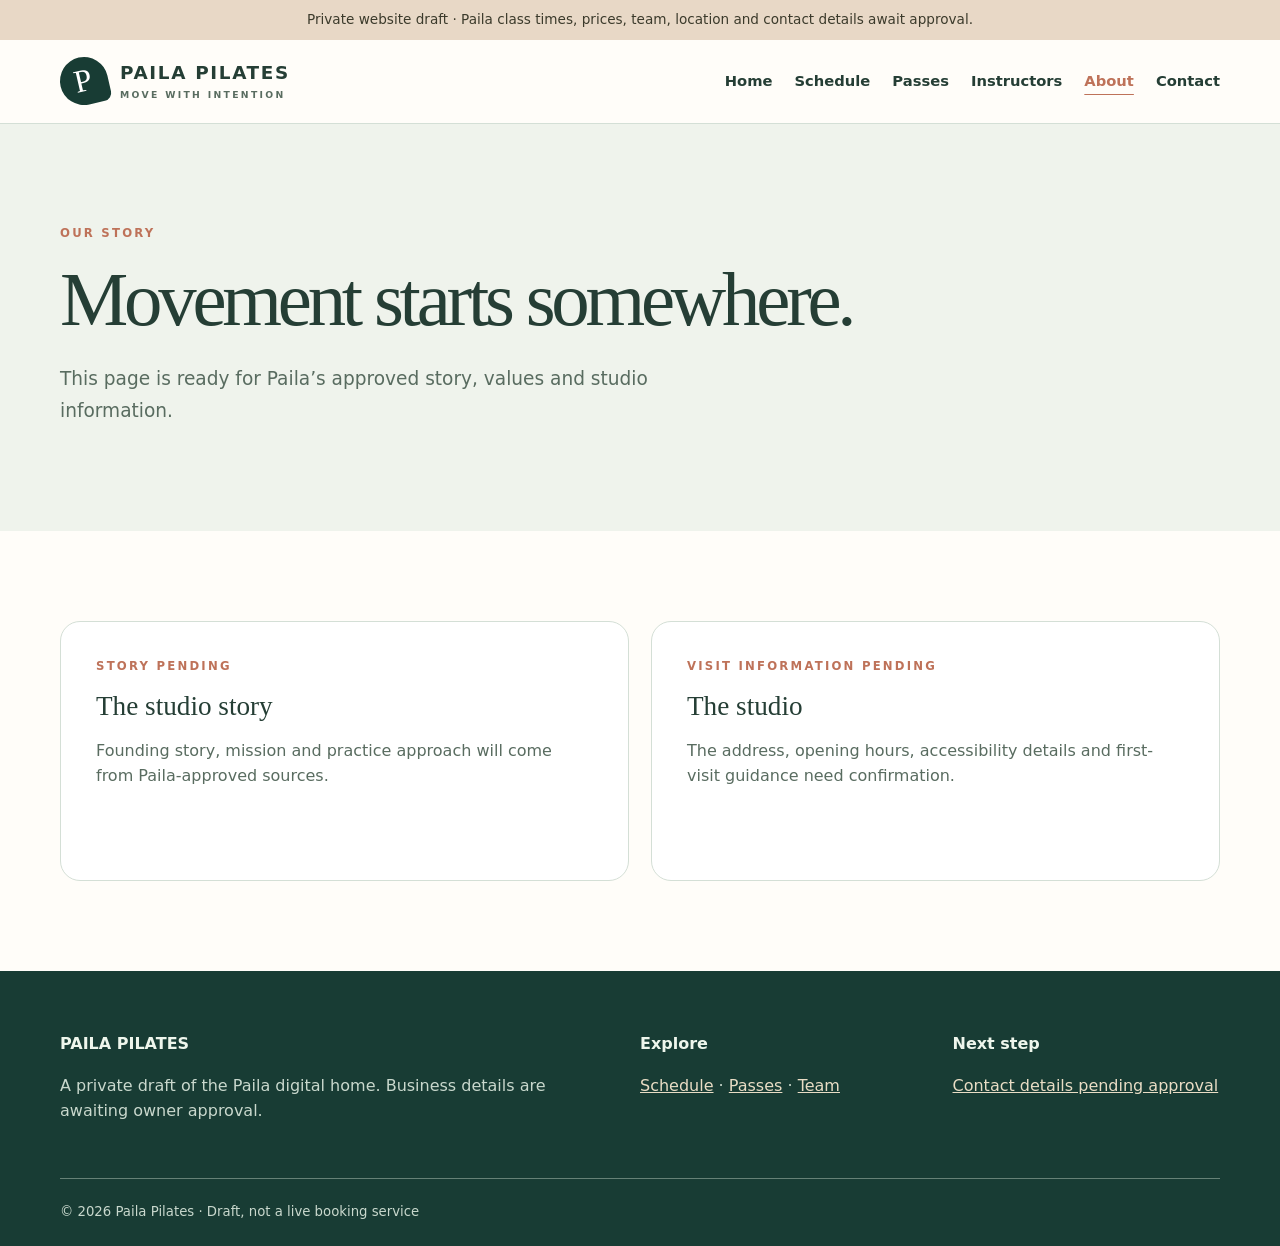
==== about.html @ 5f25065a "Add private Paila Pilates website draft" ====
<!doctype html>
<html lang="en"><head><meta charset="utf-8"><meta name="viewport" content="width=device-width,initial-scale=1"><meta name="description" content="About Paila Pilates"><meta name="robots" content="noindex,nofollow"><title>About | Paila Pilates</title><link rel="stylesheet" href="assets/css/styles.css"><script defer src="data/site-data.js"></script><script defer src="assets/js/shared.js"></script></head><body><a class="skip" href="#main">Skip to content</a><div class="draft-banner" role="status"><div class="wrap">Private website draft · Paila class times, prices, team, location and contact details await approval.</div></div><header class="site-header"><div class="wrap nav"><a class="brand" href="index.html" aria-label="Paila Pilates home"><span class="mark" aria-hidden="true">P</span><span>PAILA <b>PILATES</b><small>MOVE WITH INTENTION</small></span></a><button class="menu" type="button" aria-label="Open menu" aria-controls="navigation" aria-expanded="false">Menu</button><nav id="navigation" aria-label="Main navigation"><a href="index.html">Home</a><a href="schedule.html">Schedule</a><a href="passes.html">Passes</a><a href="instructors.html">Instructors</a><a href="about.html" aria-current="page">About</a><a href="contact.html">Contact</a></nav></div></header><main id="main"><section class="page-hero"><div class="wrap"><p class="eyebrow">Our story</p><h1>Movement starts somewhere.</h1><p class="lead">This page is ready for Paila’s approved story, values and studio information.</p></div></section><section class="section"><div class="wrap grid two"><article class="card"><p class="eyebrow">Story pending</p><h3>The studio story</h3><p>Founding story, mission and practice approach will come from Paila-approved sources.</p></article><article class="card"><p class="eyebrow">Visit information pending</p><h3>The studio</h3><p>The address, opening hours, accessibility details and first-visit guidance need confirmation.</p></article></div></section></main><footer class="footer"><div class="wrap footer-grid"><div><strong>PAILA PILATES</strong><p>A private draft of the Paila digital home. Business details are awaiting owner approval.</p></div><div><strong>Explore</strong><p><a href="schedule.html">Schedule</a> · <a href="passes.html">Passes</a> · <a href="instructors.html">Team</a></p></div><div><strong>Next step</strong><p><a href="contact.html">Contact details pending approval</a></p></div></div><div class="wrap fine">© <span id="year"></span> Paila Pilates · Draft, not a live booking service</div></footer></body></html>
---- assets/css/styles.css ----
:root{--ink:#253e35;--deep:#183c34;--cream:#f9f6ef;--sage:#dbe9df;--coral:#be7259;--line:#d4dfd6;--muted:#596c60;--max:1160px}*{box-sizing:border-box}html{scroll-behavior:smooth}body{margin:0;background:#fffdf9;color:var(--ink);font-family:system-ui,-apple-system,"Segoe UI",sans-serif;line-height:1.6}a{color:inherit}button{font:inherit}.wrap{width:min(var(--max),calc(100% - 40px));margin:auto}.skip{position:absolute;top:-100px;left:10px;background:var(--deep);color:white;padding:8px;z-index:10}.skip:focus{top:10px}.draft-banner{background:#e8d8c6;color:#3b3a2b;padding:9px 0;font-size:.85rem;text-align:center}.site-header{background:#fffdf9;border-bottom:1px solid var(--line);position:sticky;top:0;z-index:5}.nav{min-height:83px;display:flex;align-items:center;justify-content:space-between;gap:25px}.brand{text-decoration:none;display:flex;align-items:center;gap:12px;font-size:1.15rem;letter-spacing:.09em;font-weight:650;line-height:1.1}.brand b{font-weight:800}.brand small{display:block;font-size:.58rem;letter-spacing:.25em;color:var(--muted);margin-top:7px}.mark{height:48px;width:48px;background:var(--deep);border-radius:50% 50% 8px 50%;color:white;display:grid;place-items:center;font-family:Georgia,serif;font-size:2rem;font-weight:400;transform:rotate(-13deg)}.mark::first-letter{transform:rotate(13deg)}nav{display:flex;gap:22px}nav a{text-decoration:none;font-size:.92rem;font-weight:600}nav a:hover,nav a[aria-current]{color:var(--coral);text-decoration:underline;text-underline-offset:8px}.menu{display:none}.hero{background:var(--cream);overflow:hidden}.hero-grid{min-height:620px;display:grid;grid-template-columns:1fr .85fr;align-items:center;gap:7vw;padding:64px 0}.eyebrow{text-transform:uppercase;letter-spacing:.19em;font-size:.73rem;font-weight:800;color:var(--coral);margin:0 0 15px}h1,h2,h3{line-height:1.13;margin:0;font-family:Georgia,"Times New Roman",serif;font-weight:400}h1{font-size:clamp(3.2rem,6.7vw,6.7rem);letter-spacing:-.055em}h1 em{color:var(--coral);font-weight:400}h2{font-size:clamp(2.2rem,4vw,3.9rem);letter-spacing:-.045em}h3{font-size:1.7rem}.lead{font-size:1.16rem;color:var(--muted);max-width:600px;line-height:1.75}.actions{display:flex;gap:12px;flex-wrap:wrap;margin-top:32px}.button{display:inline-flex;align-items:center;justify-content:center;background:var(--deep);color:white;text-decoration:none;border-radius:100px;padding:12px 22px;font-weight:700;min-height:48px;transition:transform .2s}.button:hover{transform:translateY(-2px)}.button.outline{background:transparent;border:1px solid var(--deep);color:var(--deep)}.hero-art{height:500px;position:relative;background:linear-gradient(160deg,#b6d2c1,#e6e3d3);border-radius:48% 48% 10px 10px;overflow:hidden;box-shadow:20px 20px 0 #e9cfc0}.sun{position:absolute;width:225px;height:225px;left:14%;top:11%;border-radius:50%;background:#f4ead5}.arch{position:absolute;width:70%;height:62%;right:-8%;bottom:-2%;border-radius:50% 50% 0 0;background:var(--deep);transform:rotate(-22deg)}.hero-art span{position:absolute;left:12%;bottom:10%;color:white;font-family:Georgia,serif;font-size:clamp(2rem,4vw,4rem);line-height:1;letter-spacing:-.08em}.section{padding:90px 0}.wash,.page-hero{background:#eff3ec}.page-hero{padding:100px 0 85px}.page-hero h1{font-size:clamp(3rem,6vw,5.5rem)}.grid{display:grid;gap:22px;margin-top:38px}.grid.three{grid-template-columns:repeat(3,minmax(0,1fr))}.grid.two{grid-template-columns:repeat(2,minmax(0,1fr));margin-top:0}.card{background:white;border:1px solid var(--line);padding:35px;border-radius:20px;min-height:260px}.card p:not(.eyebrow){color:var(--muted)}.card .button{margin-top:12px}.split{display:grid;grid-template-columns:1fr 1fr;gap:60px;align-items:center}.footer{background:var(--deep);color:#eef6ec;padding:60px 0 24px}.footer-grid{display:grid;grid-template-columns:2fr 1fr 1fr;gap:45px}.footer p{color:#c9d8cd}.footer a{color:#e9ddc5}.fine{border-top:1px solid #668176;padding-top:22px;margin-top:38px;font-size:.83rem;color:#c9d8cd}@media(max-width:850px){.menu{display:block;background:transparent;border:1px solid var(--ink);border-radius:30px;padding:8px 15px;color:var(--ink)}nav{display:none;position:absolute;top:100%;left:0;right:0;background:#fffdf9;flex-direction:column;padding:25px 7%;box-shadow:0 20px 30px #0002}nav.open{display:flex}.hero-grid{grid-template-columns:1fr;padding-top:64px}.hero-art{height:380px}.grid.three,.grid.two,.split{grid-template-columns:1fr}.footer-grid{grid-template-columns:1fr 1fr}.section{padding:70px 0}}@media(max-width:520px){.footer-grid{grid-template-columns:1fr}.brand{font-size:.94rem}.mark{width:42px;height:42px}.hero-art{height:300px}.card{padding:26px;min-height:0}}
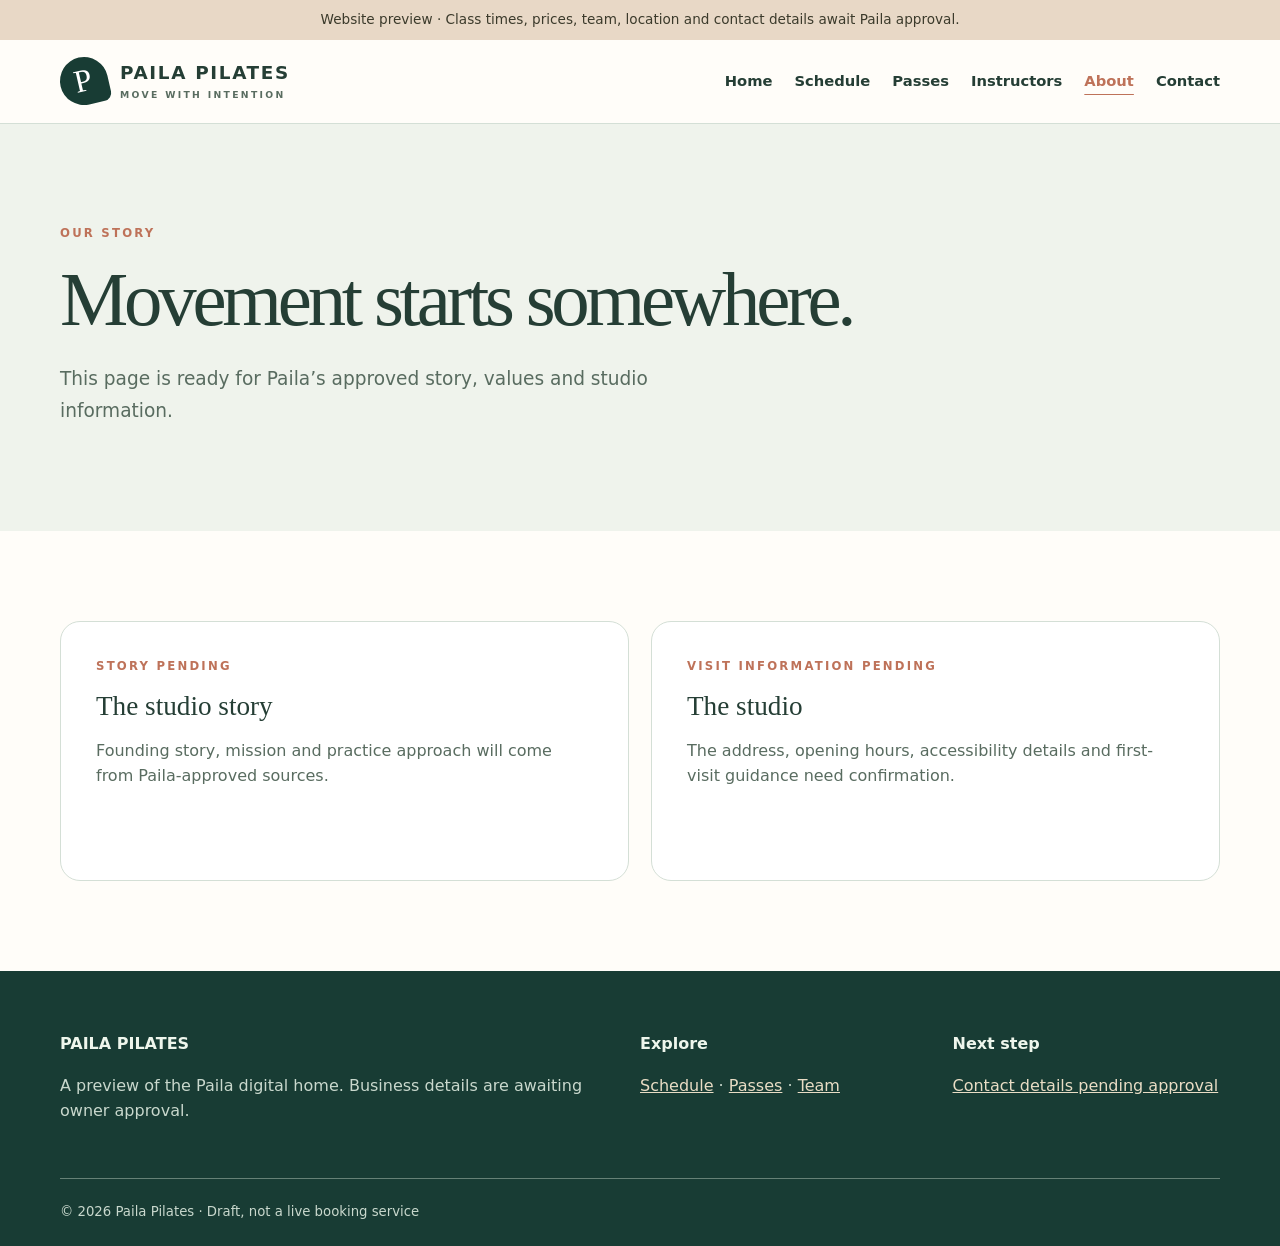
==== commit 4ddf64d0: "Prepare Paila site for public review preview" ====
--- a/about.html
+++ b/about.html
@@ -1,2 +1,2 @@
 <!doctype html>
-<html lang="en"><head><meta charset="utf-8"><meta name="viewport" content="width=device-width,initial-scale=1"><meta name="description" content="About Paila Pilates"><meta name="robots" content="noindex,nofollow"><title>About | Paila Pilates</title><link rel="stylesheet" href="assets/css/styles.css"><script defer src="data/site-data.js"></script><script defer src="assets/js/shared.js"></script></head><body><a class="skip" href="#main">Skip to content</a><div class="draft-banner" role="status"><div class="wrap">Private website draft · Paila class times, prices, team, location and contact details await approval.</div></div><header class="site-header"><div class="wrap nav"><a class="brand" href="index.html" aria-label="Paila Pilates home"><span class="mark" aria-hidden="true">P</span><span>PAILA <b>PILATES</b><small>MOVE WITH INTENTION</small></span></a><button class="menu" type="button" aria-label="Open menu" aria-controls="navigation" aria-expanded="false">Menu</button><nav id="navigation" aria-label="Main navigation"><a href="index.html">Home</a><a href="schedule.html">Schedule</a><a href="passes.html">Passes</a><a href="instructors.html">Instructors</a><a href="about.html" aria-current="page">About</a><a href="contact.html">Contact</a></nav></div></header><main id="main"><section class="page-hero"><div class="wrap"><p class="eyebrow">Our story</p><h1>Movement starts somewhere.</h1><p class="lead">This page is ready for Paila’s approved story, values and studio information.</p></div></section><section class="section"><div class="wrap grid two"><article class="card"><p class="eyebrow">Story pending</p><h3>The studio story</h3><p>Founding story, mission and practice approach will come from Paila-approved sources.</p></article><article class="card"><p class="eyebrow">Visit information pending</p><h3>The studio</h3><p>The address, opening hours, accessibility details and first-visit guidance need confirmation.</p></article></div></section></main><footer class="footer"><div class="wrap footer-grid"><div><strong>PAILA PILATES</strong><p>A private draft of the Paila digital home. Business details are awaiting owner approval.</p></div><div><strong>Explore</strong><p><a href="schedule.html">Schedule</a> · <a href="passes.html">Passes</a> · <a href="instructors.html">Team</a></p></div><div><strong>Next step</strong><p><a href="contact.html">Contact details pending approval</a></p></div></div><div class="wrap fine">© <span id="year"></span> Paila Pilates · Draft, not a live booking service</div></footer></body></html>
+<html lang="en"><head><meta charset="utf-8"><meta name="viewport" content="width=device-width,initial-scale=1"><meta name="description" content="About Paila Pilates"><meta name="robots" content="noindex,nofollow"><title>About | Paila Pilates</title><link rel="stylesheet" href="assets/css/styles.css"><script defer src="data/site-data.js"></script><script defer src="assets/js/shared.js"></script></head><body><a class="skip" href="#main">Skip to content</a><div class="draft-banner" role="status"><div class="wrap">Website preview · Class times, prices, team, location and contact details await Paila approval.</div></div><header class="site-header"><div class="wrap nav"><a class="brand" href="index.html" aria-label="Paila Pilates home"><span class="mark" aria-hidden="true">P</span><span>PAILA <b>PILATES</b><small>MOVE WITH INTENTION</small></span></a><button class="menu" type="button" aria-label="Open menu" aria-controls="navigation" aria-expanded="false">Menu</button><nav id="navigation" aria-label="Main navigation"><a href="index.html">Home</a><a href="schedule.html">Schedule</a><a href="passes.html">Passes</a><a href="instructors.html">Instructors</a><a href="about.html" aria-current="page">About</a><a href="contact.html">Contact</a></nav></div></header><main id="main"><section class="page-hero"><div class="wrap"><p class="eyebrow">Our story</p><h1>Movement starts somewhere.</h1><p class="lead">This page is ready for Paila’s approved story, values and studio information.</p></div></section><section class="section"><div class="wrap grid two"><article class="card"><p class="eyebrow">Story pending</p><h3>The studio story</h3><p>Founding story, mission and practice approach will come from Paila-approved sources.</p></article><article class="card"><p class="eyebrow">Visit information pending</p><h3>The studio</h3><p>The address, opening hours, accessibility details and first-visit guidance need confirmation.</p></article></div></section></main><footer class="footer"><div class="wrap footer-grid"><div><strong>PAILA PILATES</strong><p>A preview of the Paila digital home. Business details are awaiting owner approval.</p></div><div><strong>Explore</strong><p><a href="schedule.html">Schedule</a> · <a href="passes.html">Passes</a> · <a href="instructors.html">Team</a></p></div><div><strong>Next step</strong><p><a href="contact.html">Contact details pending approval</a></p></div></div><div class="wrap fine">© <span id="year"></span> Paila Pilates · Draft, not a live booking service</div></footer></body></html>
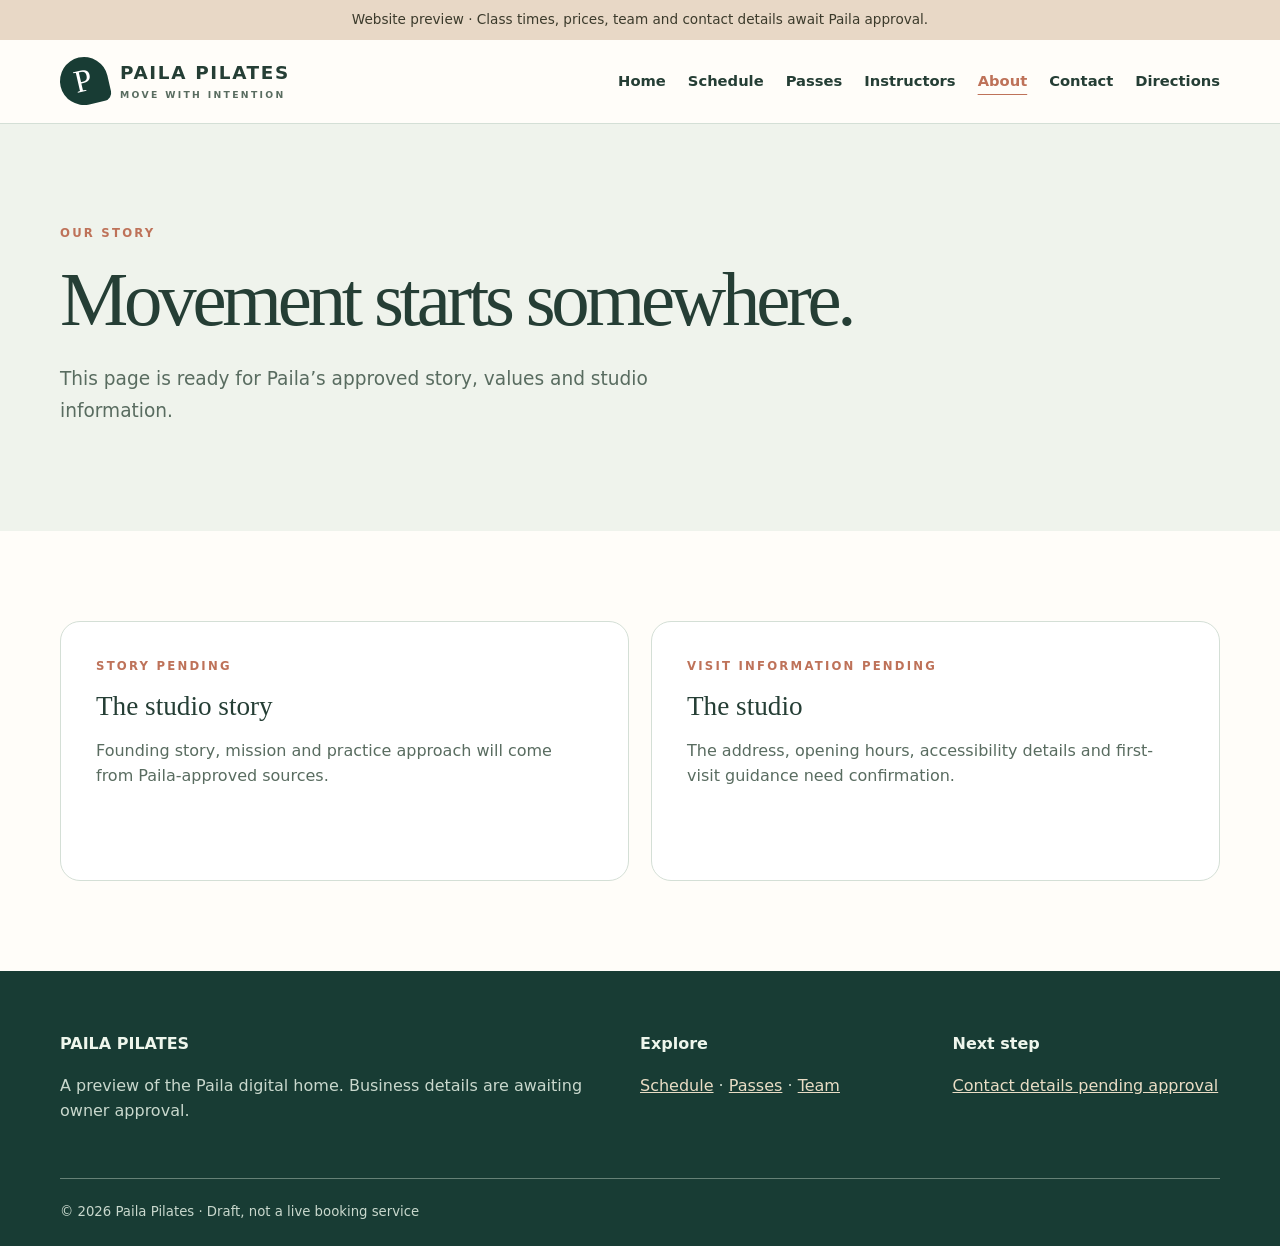
==== commit 485e0627: "Add customer directions page for Paila map pin" ====
--- a/about.html
+++ b/about.html
@@ -1,2 +1,2 @@
 <!doctype html>
-<html lang="en"><head><meta charset="utf-8"><meta name="viewport" content="width=device-width,initial-scale=1"><meta name="description" content="About Paila Pilates"><meta name="robots" content="noindex,nofollow"><title>About | Paila Pilates</title><link rel="stylesheet" href="assets/css/styles.css"><script defer src="data/site-data.js"></script><script defer src="assets/js/shared.js"></script></head><body><a class="skip" href="#main">Skip to content</a><div class="draft-banner" role="status"><div class="wrap">Website preview · Class times, prices, team, location and contact details await Paila approval.</div></div><header class="site-header"><div class="wrap nav"><a class="brand" href="index.html" aria-label="Paila Pilates home"><span class="mark" aria-hidden="true">P</span><span>PAILA <b>PILATES</b><small>MOVE WITH INTENTION</small></span></a><button class="menu" type="button" aria-label="Open menu" aria-controls="navigation" aria-expanded="false">Menu</button><nav id="navigation" aria-label="Main navigation"><a href="index.html">Home</a><a href="schedule.html">Schedule</a><a href="passes.html">Passes</a><a href="instructors.html">Instructors</a><a href="about.html" aria-current="page">About</a><a href="contact.html">Contact</a></nav></div></header><main id="main"><section class="page-hero"><div class="wrap"><p class="eyebrow">Our story</p><h1>Movement starts somewhere.</h1><p class="lead">This page is ready for Paila’s approved story, values and studio information.</p></div></section><section class="section"><div class="wrap grid two"><article class="card"><p class="eyebrow">Story pending</p><h3>The studio story</h3><p>Founding story, mission and practice approach will come from Paila-approved sources.</p></article><article class="card"><p class="eyebrow">Visit information pending</p><h3>The studio</h3><p>The address, opening hours, accessibility details and first-visit guidance need confirmation.</p></article></div></section></main><footer class="footer"><div class="wrap footer-grid"><div><strong>PAILA PILATES</strong><p>A preview of the Paila digital home. Business details are awaiting owner approval.</p></div><div><strong>Explore</strong><p><a href="schedule.html">Schedule</a> · <a href="passes.html">Passes</a> · <a href="instructors.html">Team</a></p></div><div><strong>Next step</strong><p><a href="contact.html">Contact details pending approval</a></p></div></div><div class="wrap fine">© <span id="year"></span> Paila Pilates · Draft, not a live booking service</div></footer></body></html>
+<html lang="en"><head><meta charset="utf-8"><meta name="viewport" content="width=device-width,initial-scale=1"><meta name="description" content="About Paila Pilates"><meta name="robots" content="noindex,nofollow"><title>About | Paila Pilates</title><link rel="stylesheet" href="assets/css/styles.css"><script defer src="data/site-data.js"></script><script defer src="assets/js/shared.js"></script></head><body><a class="skip" href="#main">Skip to content</a><div class="draft-banner" role="status"><div class="wrap">Website preview · Class times, prices, team and contact details await Paila approval.</div></div><header class="site-header"><div class="wrap nav"><a class="brand" href="index.html" aria-label="Paila Pilates home"><span class="mark" aria-hidden="true">P</span><span>PAILA <b>PILATES</b><small>MOVE WITH INTENTION</small></span></a><button class="menu" type="button" aria-label="Open menu" aria-controls="navigation" aria-expanded="false">Menu</button><nav id="navigation" aria-label="Main navigation"><a href="index.html">Home</a><a href="schedule.html">Schedule</a><a href="passes.html">Passes</a><a href="instructors.html">Instructors</a><a href="about.html" aria-current="page">About</a><a href="contact.html">Contact</a><a href="directions.html">Directions</a></nav></div></header><main id="main"><section class="page-hero"><div class="wrap"><p class="eyebrow">Our story</p><h1>Movement starts somewhere.</h1><p class="lead">This page is ready for Paila’s approved story, values and studio information.</p></div></section><section class="section"><div class="wrap grid two"><article class="card"><p class="eyebrow">Story pending</p><h3>The studio story</h3><p>Founding story, mission and practice approach will come from Paila-approved sources.</p></article><article class="card"><p class="eyebrow">Visit information pending</p><h3>The studio</h3><p>The address, opening hours, accessibility details and first-visit guidance need confirmation.</p></article></div></section></main><footer class="footer"><div class="wrap footer-grid"><div><strong>PAILA PILATES</strong><p>A preview of the Paila digital home. Business details are awaiting owner approval.</p></div><div><strong>Explore</strong><p><a href="schedule.html">Schedule</a> · <a href="passes.html">Passes</a> · <a href="instructors.html">Team</a></p></div><div><strong>Next step</strong><p><a href="contact.html">Contact details pending approval</a></p></div></div><div class="wrap fine">© <span id="year"></span> Paila Pilates · Draft, not a live booking service</div></footer></body></html>
--- a/assets/css/styles.css
+++ b/assets/css/styles.css
@@ -1 +1,3 @@
 :root{--ink:#253e35;--deep:#183c34;--cream:#f9f6ef;--sage:#dbe9df;--coral:#be7259;--line:#d4dfd6;--muted:#596c60;--max:1160px}*{box-sizing:border-box}html{scroll-behavior:smooth}body{margin:0;background:#fffdf9;color:var(--ink);font-family:system-ui,-apple-system,"Segoe UI",sans-serif;line-height:1.6}a{color:inherit}button{font:inherit}.wrap{width:min(var(--max),calc(100% - 40px));margin:auto}.skip{position:absolute;top:-100px;left:10px;background:var(--deep);color:white;padding:8px;z-index:10}.skip:focus{top:10px}.draft-banner{background:#e8d8c6;color:#3b3a2b;padding:9px 0;font-size:.85rem;text-align:center}.site-header{background:#fffdf9;border-bottom:1px solid var(--line);position:sticky;top:0;z-index:5}.nav{min-height:83px;display:flex;align-items:center;justify-content:space-between;gap:25px}.brand{text-decoration:none;display:flex;align-items:center;gap:12px;font-size:1.15rem;letter-spacing:.09em;font-weight:650;line-height:1.1}.brand b{font-weight:800}.brand small{display:block;font-size:.58rem;letter-spacing:.25em;color:var(--muted);margin-top:7px}.mark{height:48px;width:48px;background:var(--deep);border-radius:50% 50% 8px 50%;color:white;display:grid;place-items:center;font-family:Georgia,serif;font-size:2rem;font-weight:400;transform:rotate(-13deg)}.mark::first-letter{transform:rotate(13deg)}nav{display:flex;gap:22px}nav a{text-decoration:none;font-size:.92rem;font-weight:600}nav a:hover,nav a[aria-current]{color:var(--coral);text-decoration:underline;text-underline-offset:8px}.menu{display:none}.hero{background:var(--cream);overflow:hidden}.hero-grid{min-height:620px;display:grid;grid-template-columns:1fr .85fr;align-items:center;gap:7vw;padding:64px 0}.eyebrow{text-transform:uppercase;letter-spacing:.19em;font-size:.73rem;font-weight:800;color:var(--coral);margin:0 0 15px}h1,h2,h3{line-height:1.13;margin:0;font-family:Georgia,"Times New Roman",serif;font-weight:400}h1{font-size:clamp(3.2rem,6.7vw,6.7rem);letter-spacing:-.055em}h1 em{color:var(--coral);font-weight:400}h2{font-size:clamp(2.2rem,4vw,3.9rem);letter-spacing:-.045em}h3{font-size:1.7rem}.lead{font-size:1.16rem;color:var(--muted);max-width:600px;line-height:1.75}.actions{display:flex;gap:12px;flex-wrap:wrap;margin-top:32px}.button{display:inline-flex;align-items:center;justify-content:center;background:var(--deep);color:white;text-decoration:none;border-radius:100px;padding:12px 22px;font-weight:700;min-height:48px;transition:transform .2s}.button:hover{transform:translateY(-2px)}.button.outline{background:transparent;border:1px solid var(--deep);color:var(--deep)}.hero-art{height:500px;position:relative;background:linear-gradient(160deg,#b6d2c1,#e6e3d3);border-radius:48% 48% 10px 10px;overflow:hidden;box-shadow:20px 20px 0 #e9cfc0}.sun{position:absolute;width:225px;height:225px;left:14%;top:11%;border-radius:50%;background:#f4ead5}.arch{position:absolute;width:70%;height:62%;right:-8%;bottom:-2%;border-radius:50% 50% 0 0;background:var(--deep);transform:rotate(-22deg)}.hero-art span{position:absolute;left:12%;bottom:10%;color:white;font-family:Georgia,serif;font-size:clamp(2rem,4vw,4rem);line-height:1;letter-spacing:-.08em}.section{padding:90px 0}.wash,.page-hero{background:#eff3ec}.page-hero{padding:100px 0 85px}.page-hero h1{font-size:clamp(3rem,6vw,5.5rem)}.grid{display:grid;gap:22px;margin-top:38px}.grid.three{grid-template-columns:repeat(3,minmax(0,1fr))}.grid.two{grid-template-columns:repeat(2,minmax(0,1fr));margin-top:0}.card{background:white;border:1px solid var(--line);padding:35px;border-radius:20px;min-height:260px}.card p:not(.eyebrow){color:var(--muted)}.card .button{margin-top:12px}.split{display:grid;grid-template-columns:1fr 1fr;gap:60px;align-items:center}.footer{background:var(--deep);color:#eef6ec;padding:60px 0 24px}.footer-grid{display:grid;grid-template-columns:2fr 1fr 1fr;gap:45px}.footer p{color:#c9d8cd}.footer a{color:#e9ddc5}.fine{border-top:1px solid #668176;padding-top:22px;margin-top:38px;font-size:.83rem;color:#c9d8cd}@media(max-width:850px){.menu{display:block;background:transparent;border:1px solid var(--ink);border-radius:30px;padding:8px 15px;color:var(--ink)}nav{display:none;position:absolute;top:100%;left:0;right:0;background:#fffdf9;flex-direction:column;padding:25px 7%;box-shadow:0 20px 30px #0002}nav.open{display:flex}.hero-grid{grid-template-columns:1fr;padding-top:64px}.hero-art{height:380px}.grid.three,.grid.two,.split{grid-template-columns:1fr}.footer-grid{grid-template-columns:1fr 1fr}.section{padding:70px 0}}@media(max-width:520px){.footer-grid{grid-template-columns:1fr}.brand{font-size:.94rem}.mark{width:42px;height:42px}.hero-art{height:300px}.card{padding:26px;min-height:0}}
+
+.sr-only{position:absolute;width:1px;height:1px;padding:0;margin:-1px;overflow:hidden;clip:rect(0,0,0,0);white-space:nowrap;border:0}.directions-grid{display:grid;grid-template-columns:minmax(0,.8fr) minmax(0,1.2fr);align-items:center;gap:52px}.map-shell{border:1px solid var(--line);background:var(--sage);border-radius:20px;overflow:hidden;min-height:420px}.map-shell iframe{display:block;width:100%;height:420px;border:0}@media(max-width:850px){.directions-grid{grid-template-columns:1fr;gap:32px}.map-shell,.map-shell iframe{min-height:360px;height:360px}}
